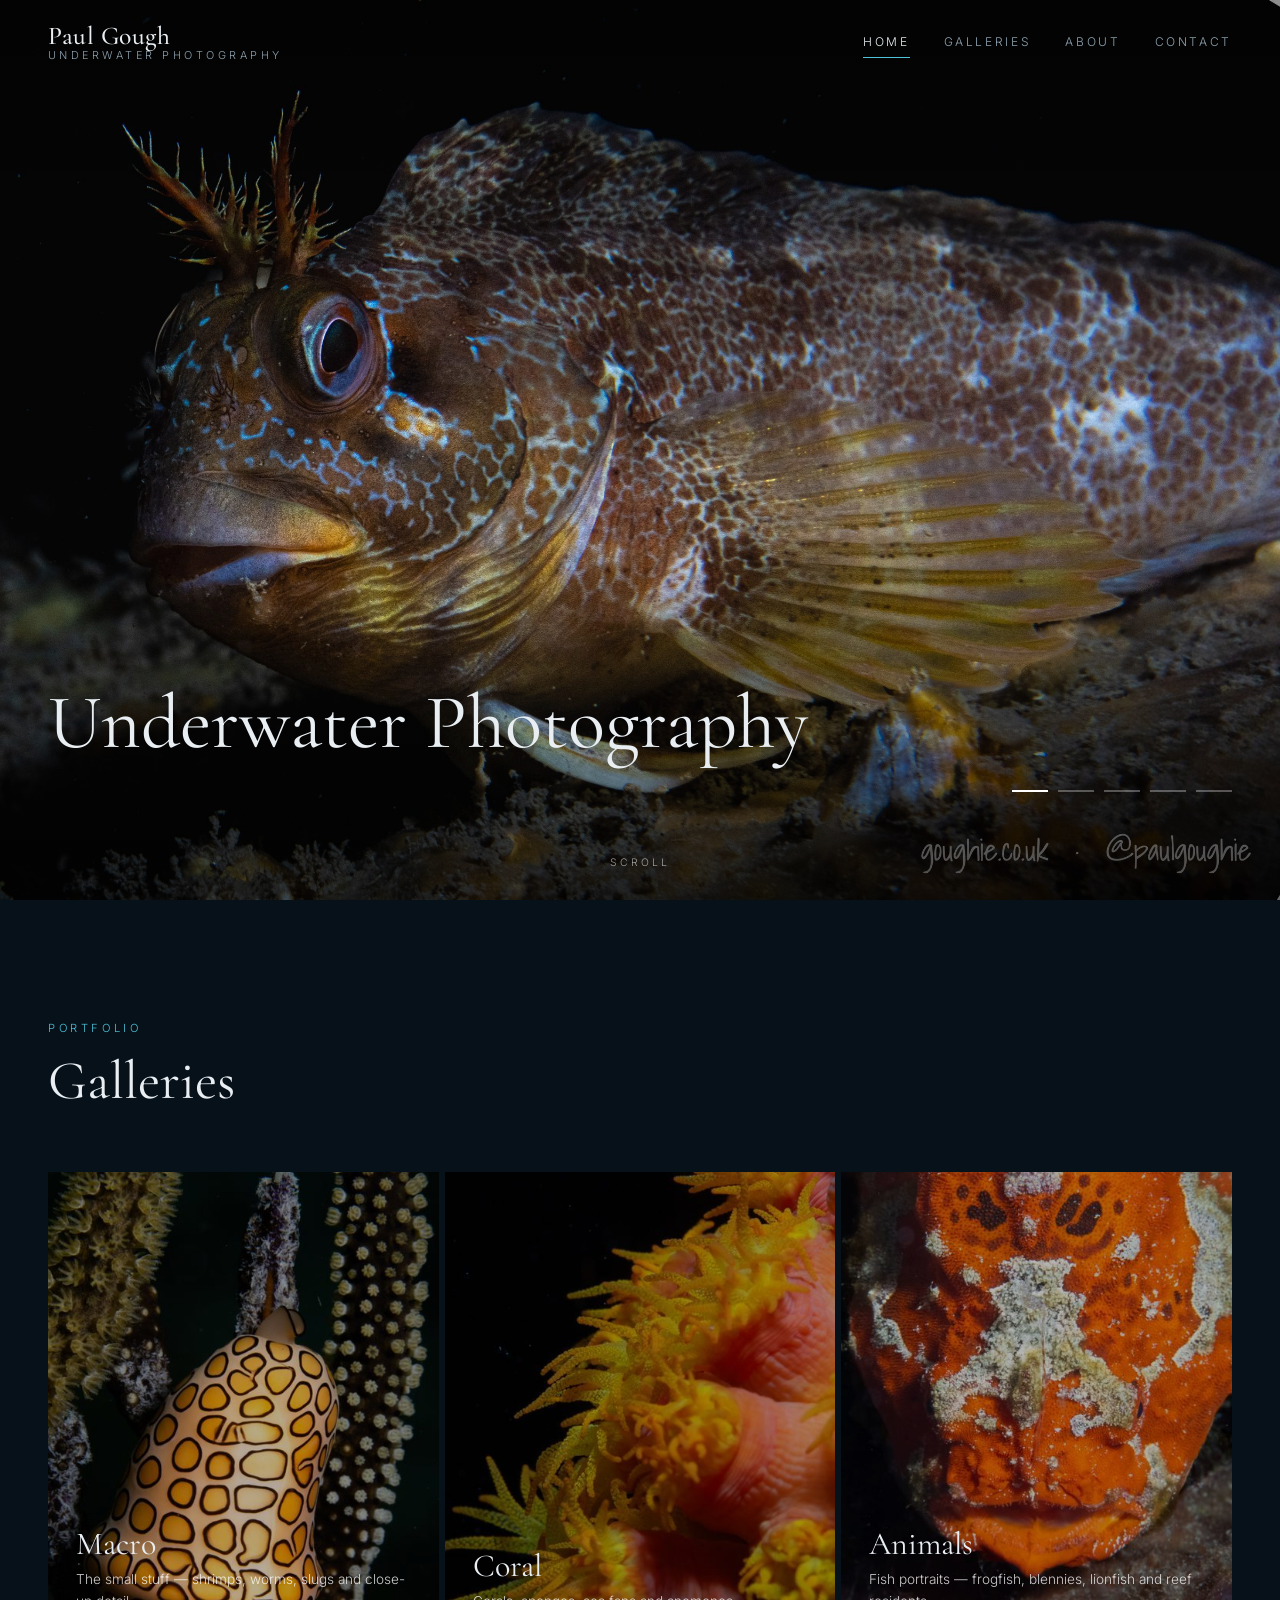
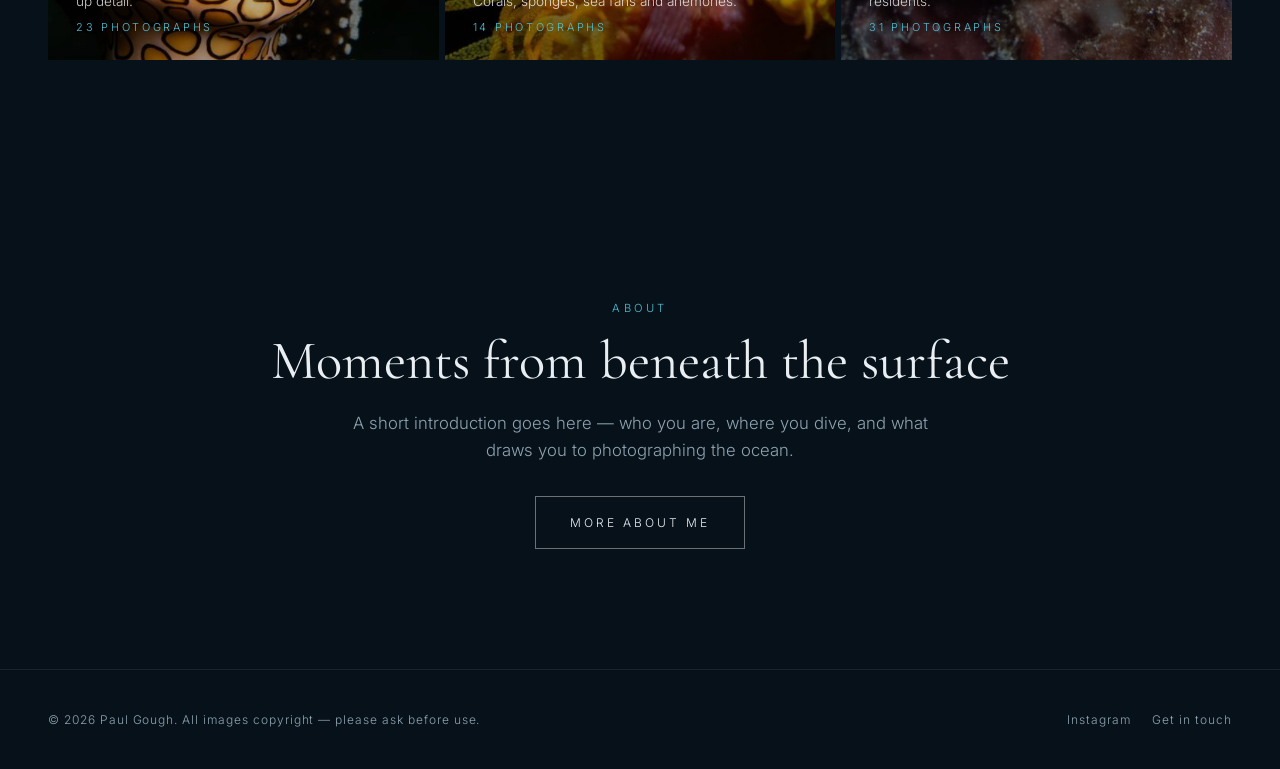
==== index.html @ 01584e86 "Add 11 new photos (seahorse to Macro, 10 to Animals) Co-Authored-By: Claude Opus 5.5 <noreply@anthro" ====
<!doctype html>
<html lang="en">
<head>
  <meta charset="utf-8">
  <meta name="viewport" content="width=device-width, initial-scale=1">
  <link rel="preconnect" href="https://fonts.googleapis.com">
  <link href="https://fonts.googleapis.com/css2?family=Cormorant+Garamond:wght@400;500&family=Inter:wght@300;400&display=swap" rel="stylesheet">
  <link rel="icon" href="favicon.ico?v=5" sizes="32x32">
  <link rel="icon" href="favicon.svg?v=5" type="image/svg+xml">
  <link rel="apple-touch-icon" href="apple-touch-icon.png?v=5">
  <link rel="stylesheet" href="css/style.css?v=7">
  <title>Underwater Photography</title>
  <meta name="description" content="Underwater photography portfolio — macro, coral and animals.">
  <script data-goatcounter="https://goughie.goatcounter.com/count" async src="https://gc.zgo.at/count.js"></script>
</head>
<body data-page="home">
  <section class="hero">
    <div class="hero-content">
      <div>
        <h1 class="hero-title"></h1>
        <p class="hero-caption"></p>
      </div>
      <div class="hero-dots"></div>
    </div>
    <a href="#work" class="scroll-cue">Scroll</a>
  </section>

  <section class="section" id="work">
    <div class="section-head reveal">
      <p class="eyebrow">Portfolio</p>
      <h2 class="section-title">Galleries</h2>
    </div>
    <div class="tiles" data-tiles></div>
  </section>

  <section class="section">
    <div class="intro reveal">
      <p class="eyebrow">About</p>
      <h2 class="section-title">Moments from beneath the surface</h2>
      <p class="lede">A short introduction goes here — who you are, where you dive, and what draws you to photographing the ocean.</p>
      <a href="about.html" class="btn btn-ghost">More about me</a>
    </div>
  </section>
  <script src="js/photos.js?v=8"></script>
  <script src="js/main.js?v=7"></script>
</body>
</html>
---- css/style.css ----
:root {
  --bg: #07111a;
  --bg-2: #0d1b27;
  --text: #e8eef2;
  --muted: #8ea3b0;
  --accent: #4fc3d9;
  --line: rgba(255, 255, 255, 0.08);
  --serif: "Cormorant Garamond", Georgia, serif;
  --sans: "Inter", system-ui, -apple-system, sans-serif;
  --pad: clamp(16px, 4vw, 48px);
}

* { box-sizing: border-box; margin: 0; padding: 0; }
html { scroll-behavior: smooth; }
body {
  background: var(--bg);
  color: var(--text);
  font-family: var(--sans);
  font-weight: 300;
  line-height: 1.6;
  -webkit-font-smoothing: antialiased;
}
img { display: block; max-width: 100%; }
a { color: inherit; text-decoration: none; }

/* ── Header ─────────────────────────────────────────── */
.site-header {
  position: fixed; inset: 0 0 auto 0; z-index: 50;
  display: flex; align-items: center; justify-content: space-between;
  padding: 22px var(--pad);
  transition: background .3s, padding .3s;
}
.site-header.solid, .site-header.scrolled {
  background: rgba(7, 17, 26, 0.92);
  backdrop-filter: blur(8px);
  padding-block: 14px;
  border-bottom: 1px solid var(--line);
}
.brand { line-height: 1.1; }
.brand-name { font-family: var(--serif); font-size: 1.6rem; font-weight: 500; letter-spacing: .02em; }
.brand-tag { display: block; font-size: .68rem; letter-spacing: .32em; text-transform: uppercase; color: var(--muted); }

.nav { display: flex; gap: 34px; }
.nav a {
  font-size: .75rem; letter-spacing: .22em; text-transform: uppercase;
  color: var(--muted); position: relative; padding: 4px 0; transition: color .2s;
}
.nav a:hover, .nav a.active { color: var(--text); }
.nav a.active::after {
  content: ""; position: absolute; left: 0; right: 0; bottom: -2px;
  height: 1px; background: var(--accent);
}
.menu-btn { display: none; background: none; border: 0; color: var(--text); cursor: pointer; padding: 6px; }
.menu-btn span { display: block; width: 24px; height: 1.5px; background: currentColor; margin: 6px 0; transition: .3s; }

@media (max-width: 760px) {
  .menu-btn { display: block; z-index: 2; }
  .nav {
    position: fixed; inset: 0; flex-direction: column; align-items: center; justify-content: center;
    gap: 28px; background: rgba(7, 17, 26, 0.98);
    opacity: 0; pointer-events: none; transition: opacity .3s;
  }
  .nav a { font-size: .95rem; }
  body.menu-open .nav { opacity: 1; pointer-events: auto; }
  body.menu-open .menu-btn span:nth-child(1) { transform: translateY(7.5px) rotate(45deg); }
  body.menu-open .menu-btn span:nth-child(2) { opacity: 0; }
  body.menu-open .menu-btn span:nth-child(3) { transform: translateY(-7.5px) rotate(-45deg); }
}

/* ── Hero slideshow ─────────────────────────────────── */
.hero { position: relative; height: 100vh; height: 100svh; overflow: hidden; background: #000; }
.hero-slide {
  position: absolute; inset: 0;
  background-size: cover; background-position: center;
  opacity: 0; transform: scale(1.08);
  transition: opacity 1.6s ease, transform 7s ease-out;
}
.hero-slide.active { opacity: 1; transform: scale(1); }
.hero::after {
  content: ""; position: absolute; inset: 0;
  background: linear-gradient(to bottom, rgba(0,0,0,.45) 0%, transparent 25%, transparent 60%, rgba(0,0,0,.6) 100%);
}
.hero-content {
  position: absolute; z-index: 2; left: var(--pad); right: var(--pad); bottom: 12vh;
  display: flex; align-items: flex-end; justify-content: space-between; gap: 24px; flex-wrap: wrap;
}
.hero-title { font-family: var(--serif); font-weight: 400; font-size: clamp(2.4rem, 6vw, 5rem); line-height: 1; }
.hero-caption { font-size: .8rem; letter-spacing: .12em; color: rgba(255,255,255,.75); margin-top: 14px; min-height: 1.3em; transition: opacity .6s; }
.hero-dots { display: flex; gap: 10px; }
.hero-dots button {
  width: 36px; height: 2px; border: 0; cursor: pointer;
  background: rgba(255,255,255,.3); transition: background .3s;
}
.hero-dots button.active { background: #fff; }
.scroll-cue {
  position: absolute; z-index: 2; left: 50%; bottom: 28px; transform: translateX(-50%);
  font-size: .65rem; letter-spacing: .3em; text-transform: uppercase; color: rgba(255,255,255,.6);
  animation: bob 2.4s ease-in-out infinite;
}
@keyframes bob { 50% { transform: translate(-50%, 6px); } }

/* ── Sections ───────────────────────────────────────── */
.section { padding: clamp(64px, 10vw, 120px) var(--pad); }
.page-top { padding-top: clamp(130px, 16vw, 180px); }
.eyebrow { font-size: .7rem; letter-spacing: .32em; text-transform: uppercase; color: var(--accent); margin-bottom: 14px; }
.section-title { font-family: var(--serif); font-weight: 400; font-size: clamp(2rem, 4.5vw, 3.4rem); line-height: 1.1; }
.lede { color: var(--muted); max-width: 620px; margin-top: 18px; font-size: 1.05rem; }
.section-head { margin-bottom: clamp(36px, 5vw, 60px); }

/* ── Gallery tiles ──────────────────────────────────── */
.tiles { display: grid; grid-template-columns: repeat(3, 1fr); gap: 6px; }
.tile { position: relative; aspect-ratio: 4 / 5; overflow: hidden; background: var(--bg-2); }
@media (max-width: 900px) {
  .tiles { grid-template-columns: 1fr; }
  .tile { aspect-ratio: 3 / 2; }
}
.tile img { width: 100%; height: 100%; object-fit: cover; transition: transform 1.2s ease, filter .6s; filter: brightness(.72); }
.tile:hover img { transform: scale(1.05); filter: brightness(.9); }
.tile-label { position: absolute; left: 28px; bottom: 24px; right: 28px; }
.tile-label h3 { font-family: var(--serif); font-weight: 400; font-size: 2rem; }
.tile-label p { font-size: .85rem; color: rgba(255,255,255,.8); }
.tile-label .count { font-size: .68rem; letter-spacing: .25em; text-transform: uppercase; color: var(--accent); margin-top: 6px; }

/* ── Masonry photo grid ─────────────────────────────── */
.masonry { columns: 3 340px; column-gap: 6px; }
.masonry figure { break-inside: avoid; margin-bottom: 6px; position: relative; overflow: hidden; cursor: zoom-in; background: var(--bg-2); }
.masonry img { width: 100%; height: auto; transition: transform .9s ease, opacity .6s; opacity: 0; }
.masonry img.loaded { opacity: 1; }
.masonry figure:hover img { transform: scale(1.03); }
.masonry figcaption {
  position: absolute; inset: auto 0 0 0; padding: 40px 16px 14px;
  font-size: .8rem; letter-spacing: .04em;
  background: linear-gradient(transparent, rgba(0,0,0,.7));
  opacity: 0; transition: opacity .4s;
}
.masonry figure:hover figcaption { opacity: 1; }

.gallery-nav { display: flex; justify-content: space-between; gap: 16px; margin-top: 56px; padding-top: 28px; border-top: 1px solid var(--line); }
.gallery-nav a { font-size: .75rem; letter-spacing: .2em; text-transform: uppercase; color: var(--muted); }
.gallery-nav a:hover { color: var(--accent); }

/* ── Lightbox ───────────────────────────────────────── */
.lightbox {
  position: fixed; inset: 0; z-index: 100; background: rgba(3, 8, 12, .97);
  display: flex; flex-direction: column; align-items: center; justify-content: center;
  opacity: 0; pointer-events: none; transition: opacity .3s;
}
.lightbox.open { opacity: 1; pointer-events: auto; }
.lightbox img { max-width: 92vw; max-height: 82vh; object-fit: contain; box-shadow: 0 20px 60px rgba(0,0,0,.6); }
.lb-caption { margin-top: 18px; font-size: .85rem; color: var(--muted); letter-spacing: .05em; text-align: center; padding: 0 16px; }
.lb-btn {
  position: absolute; background: none; border: 0; color: rgba(255,255,255,.7);
  font-size: 2.2rem; cursor: pointer; padding: 16px; line-height: 1; transition: color .2s;
}
.lb-btn:hover { color: #fff; }
.lb-close { top: 10px; right: 14px; font-size: 1.8rem; }
.lb-prev { left: 6px; top: 50%; transform: translateY(-50%); }
.lb-next { right: 6px; top: 50%; transform: translateY(-50%); }
.lb-count { position: absolute; top: 24px; left: 24px; font-size: .7rem; letter-spacing: .25em; color: var(--muted); }

/* ── About ──────────────────────────────────────────── */
.about { display: grid; grid-template-columns: 1fr 1fr; gap: clamp(32px, 6vw, 90px); align-items: center; }
.about { max-width: 1100px; margin-inline: auto; }
.about-img { aspect-ratio: 2 / 3; object-fit: cover; object-position: 50% 50%; width: 100%; }
.about .section-title { font-size: clamp(2.4rem, 5vw, 4rem); }
.about .facts { margin-top: 44px; padding-top: 32px; }
.about .facts b { font-size: clamp(2.2rem, 4vw, 3rem); line-height: 1.1; }
.about p { color: var(--muted); margin-top: 18px; }
.about p strong { color: var(--text); font-weight: 400; }
.facts { display: grid; grid-template-columns: repeat(3, 1fr); gap: 20px; margin-top: 36px; padding-top: 28px; border-top: 1px solid var(--line); }
.facts b { display: block; font-family: var(--serif); font-size: 2.2rem; font-weight: 400; color: var(--text); }
.facts span { font-size: .7rem; letter-spacing: .2em; text-transform: uppercase; color: var(--muted); }
@media (max-width: 860px) { .about { grid-template-columns: 1fr; } }

/* ── Contact ────────────────────────────────────────── */
.contact { display: grid; grid-template-columns: 1fr 1.2fr; gap: clamp(32px, 6vw, 90px); }
.contact-details p { color: var(--muted); margin-top: 18px; }
.contact-details a { color: var(--accent); }
.form { display: grid; gap: 18px; }
.form label { font-size: .7rem; letter-spacing: .22em; text-transform: uppercase; color: var(--muted); display: grid; gap: 8px; }
.form input, .form textarea, .form select {
  font: inherit; color: var(--text); background: transparent;
  border: 0; border-bottom: 1px solid rgba(255,255,255,.2);
  padding: 10px 0; outline: none; transition: border-color .2s;
  text-transform: none; letter-spacing: normal; font-size: 1rem;
}
.form select option { background: var(--bg); }
.form input:focus, .form textarea:focus, .form select:focus { border-color: var(--accent); }
.form textarea { min-height: 130px; resize: vertical; }
.btn {
  justify-self: start; margin-top: 10px;
  font: inherit; font-size: .75rem; letter-spacing: .25em; text-transform: uppercase;
  color: var(--bg); background: var(--text); border: 0; padding: 16px 34px; cursor: pointer;
  transition: background .2s;
}
.btn:hover { background: var(--accent); }
.btn-ghost { display: inline-block; color: var(--text); background: transparent; border: 1px solid rgba(255,255,255,.4); }
.btn-ghost:hover { background: var(--text); color: var(--bg); }
.btn:disabled { opacity: .5; cursor: default; }
.btn:disabled:hover { background: var(--text); }
.hp { position: absolute; left: -9999px; }
.form-status { font-size: .9rem; color: var(--muted); min-height: 1.4em; }
.form-status.ok { color: var(--accent); }
.form-status.error { color: #f0a08c; }
@media (max-width: 860px) { .contact { grid-template-columns: 1fr; } }

/* ── Intro band (home) ──────────────────────────────── */
.intro { text-align: center; max-width: 760px; margin: 0 auto; }
.intro .lede { margin-inline: auto; }
.intro .btn { margin-top: 32px; }

/* ── Footer ─────────────────────────────────────────── */
.site-footer {
  padding: 40px var(--pad); border-top: 1px solid var(--line);
  display: flex; justify-content: space-between; flex-wrap: wrap; gap: 16px;
  font-size: .75rem; color: var(--muted); letter-spacing: .08em;
}
.site-footer a:hover { color: var(--accent); }
.footer-links { display: flex; gap: 22px; }

/* Fade-in on scroll */
.reveal { opacity: 0; transform: translateY(24px); transition: opacity .9s ease, transform .9s ease; }
.reveal.in { opacity: 1; transform: none; }
@media (prefers-reduced-motion: reduce) {
  .reveal, .hero-slide { transition: none; transform: none; }
  .scroll-cue { animation: none; }
}
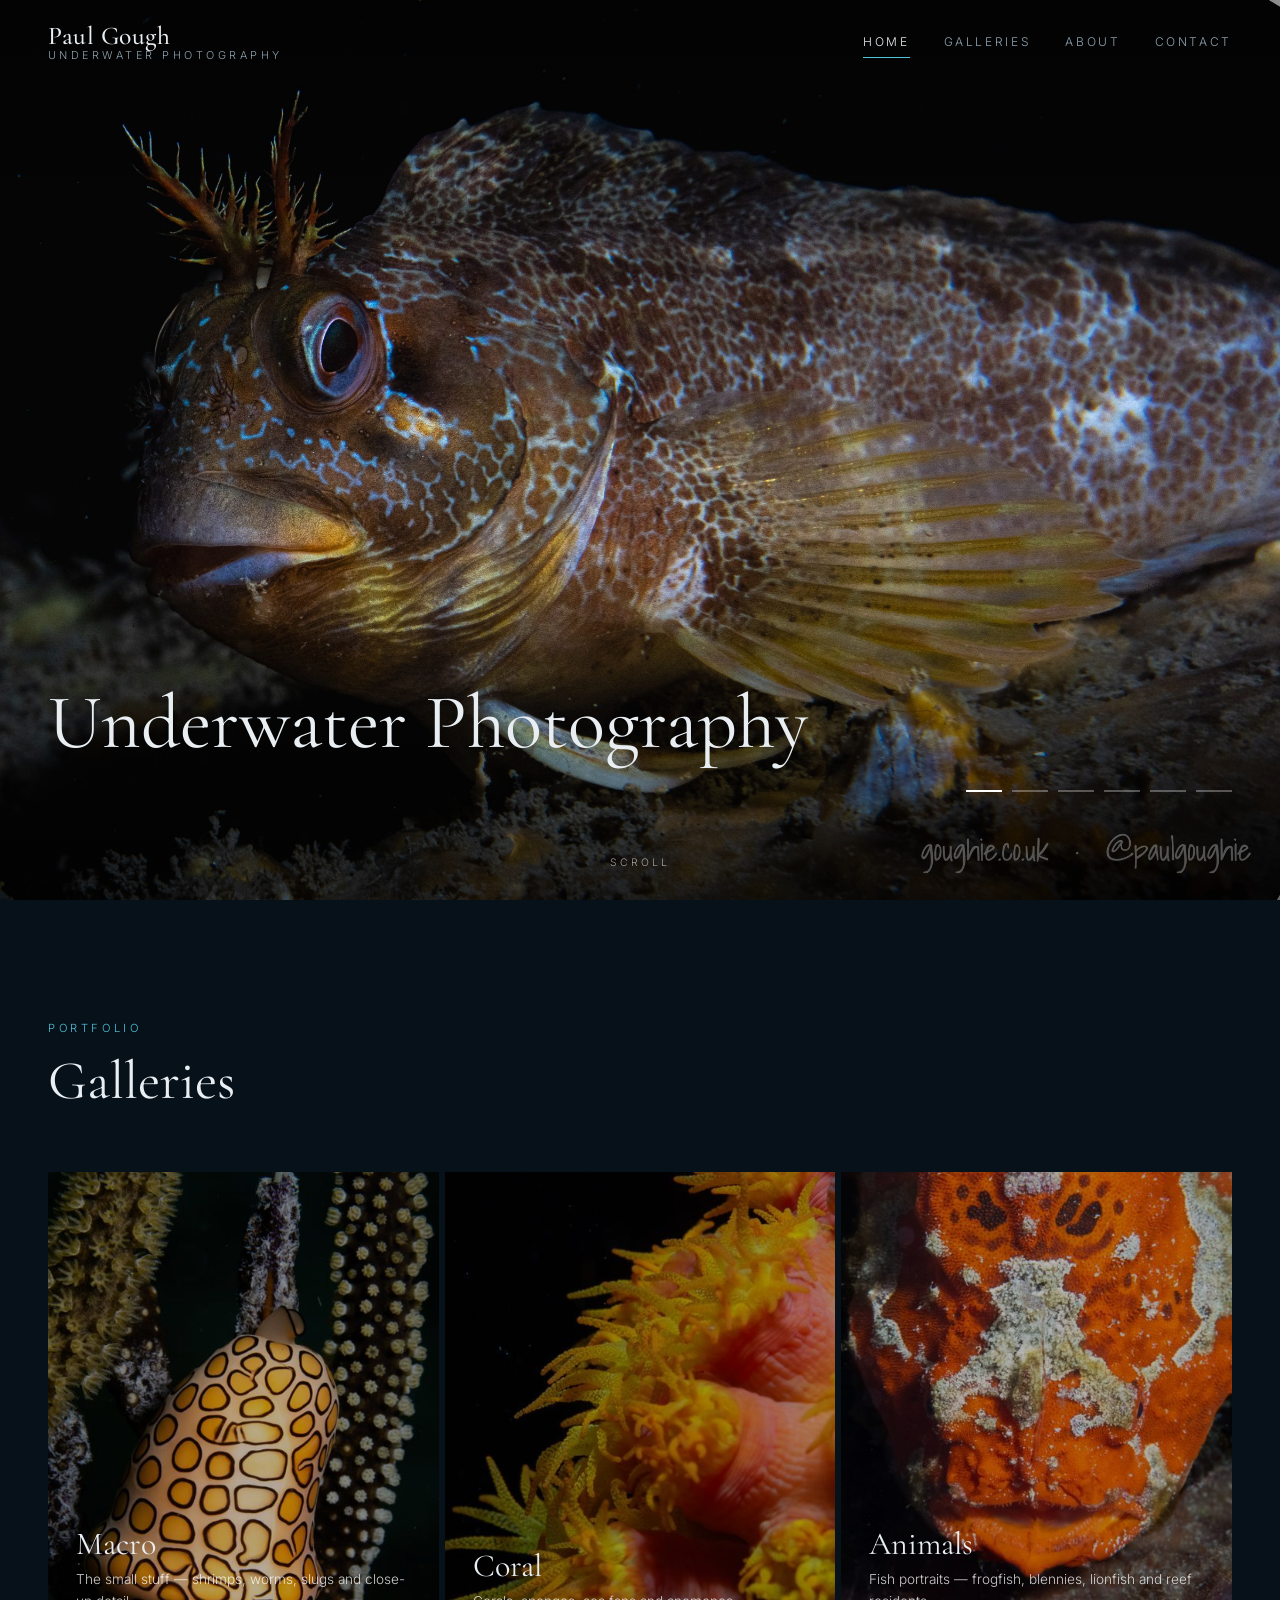
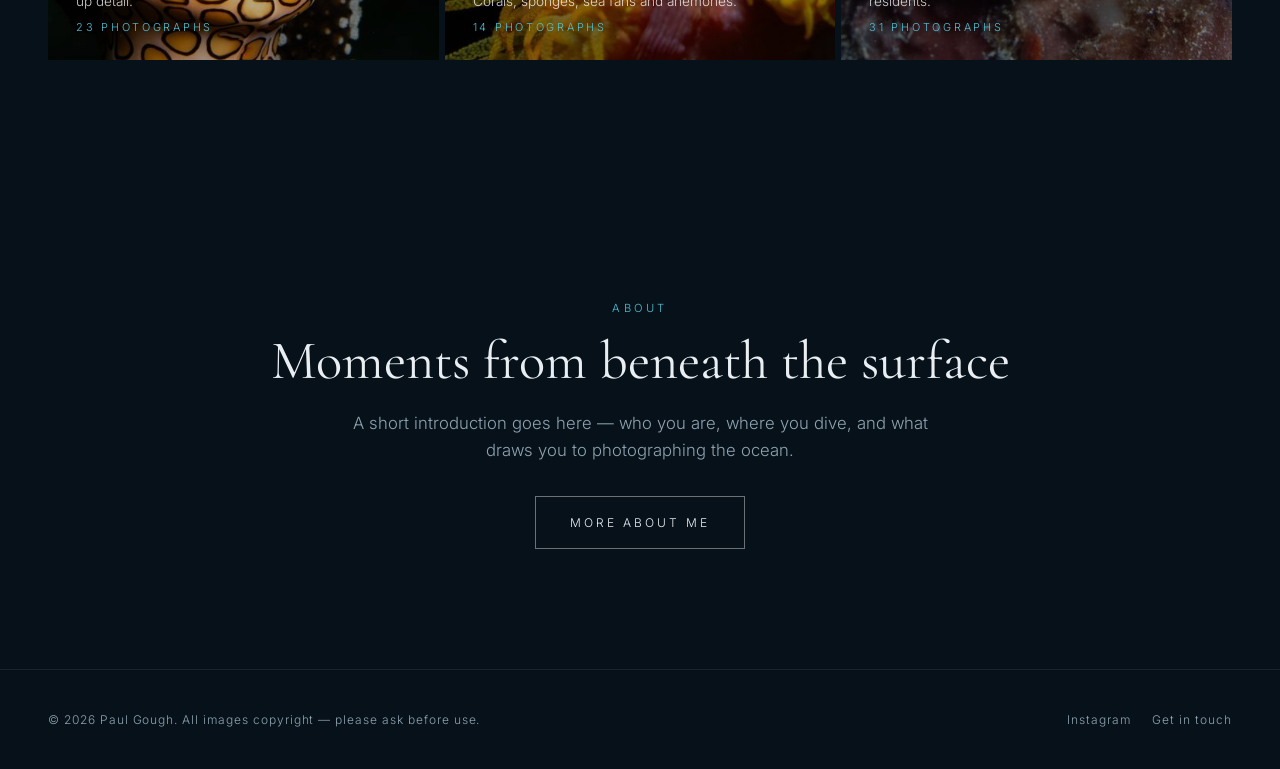
==== commit 481404eb: "Add jellyfish to the home page slideshow Co-Authored-By: Claude Opus 5.5 <noreply@anthropic.com>" ====
--- a/index.html
+++ b/index.html
@@ -41,7 +41,7 @@
       <a href="about.html" class="btn btn-ghost">More about me</a>
     </div>
   </section>
-  <script src="js/photos.js?v=8"></script>
+  <script src="js/photos.js?v=10"></script>
   <script src="js/main.js?v=7"></script>
 </body>
 </html>
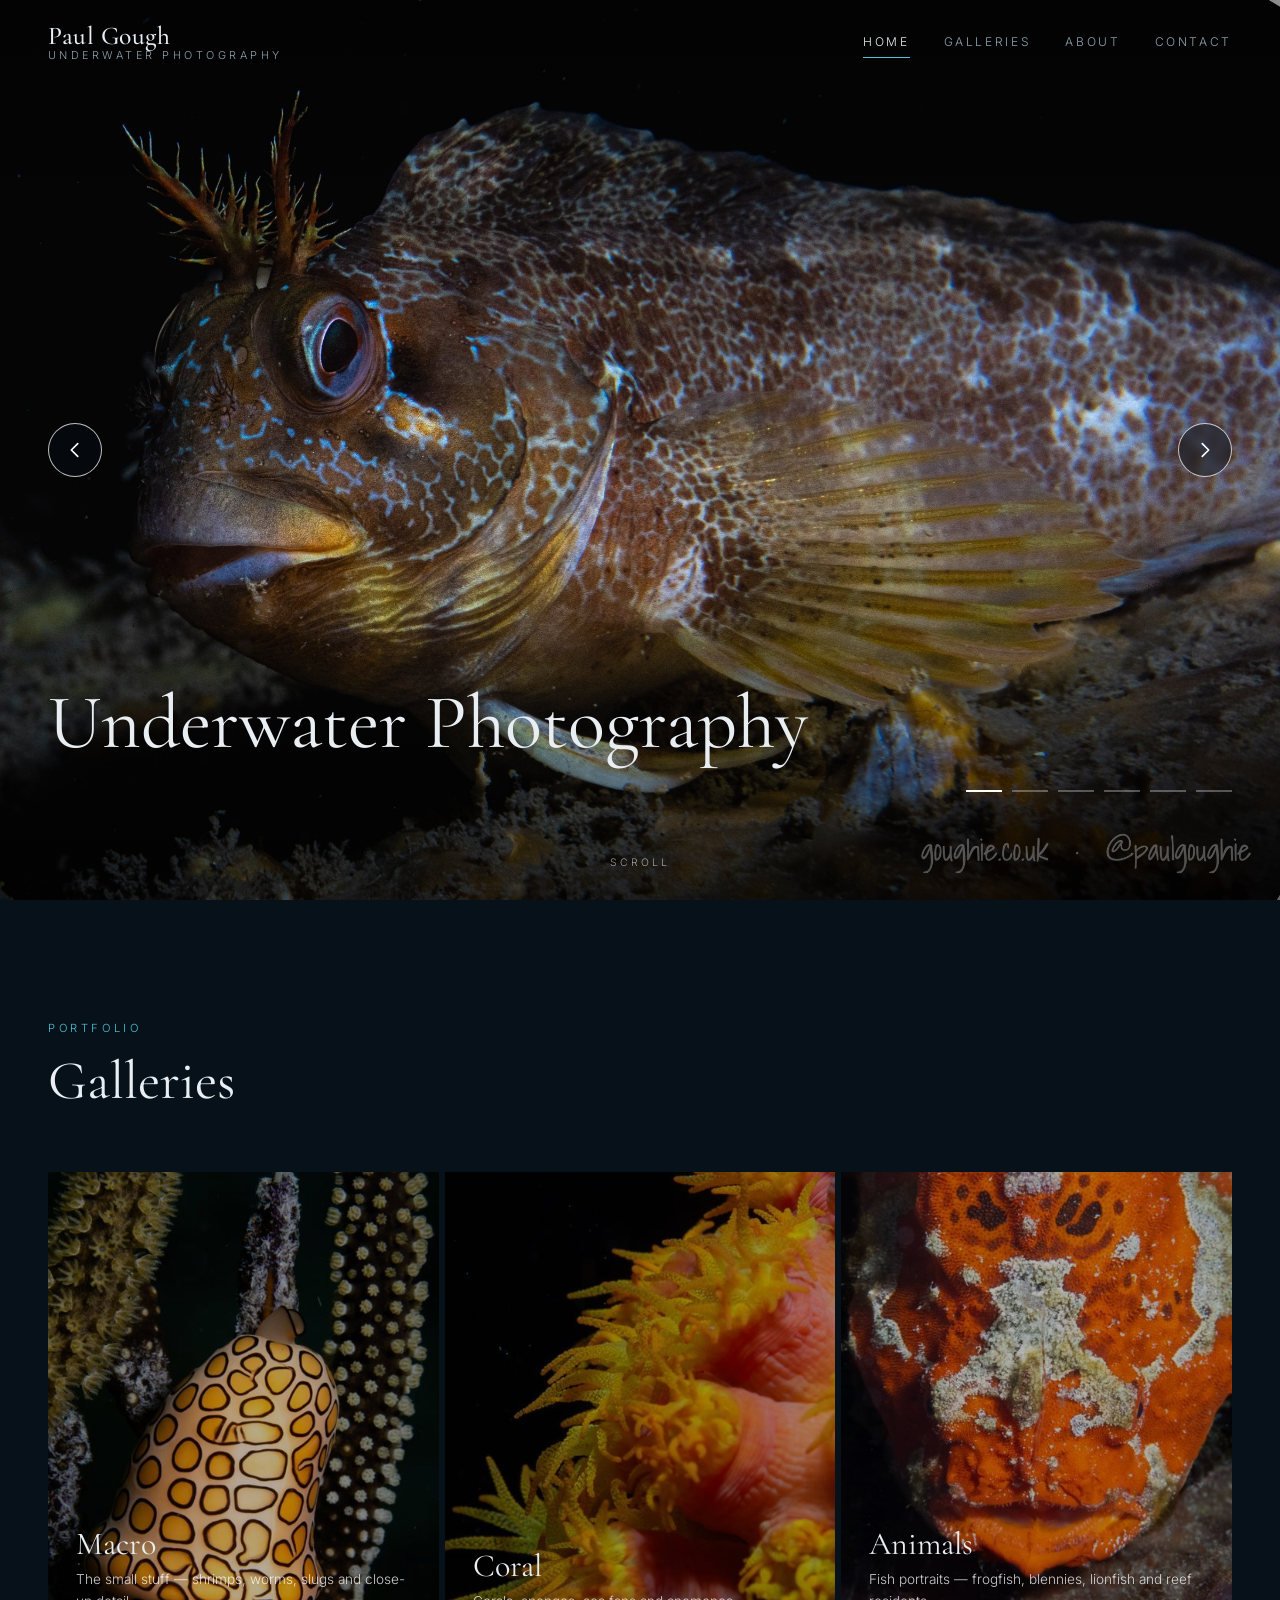
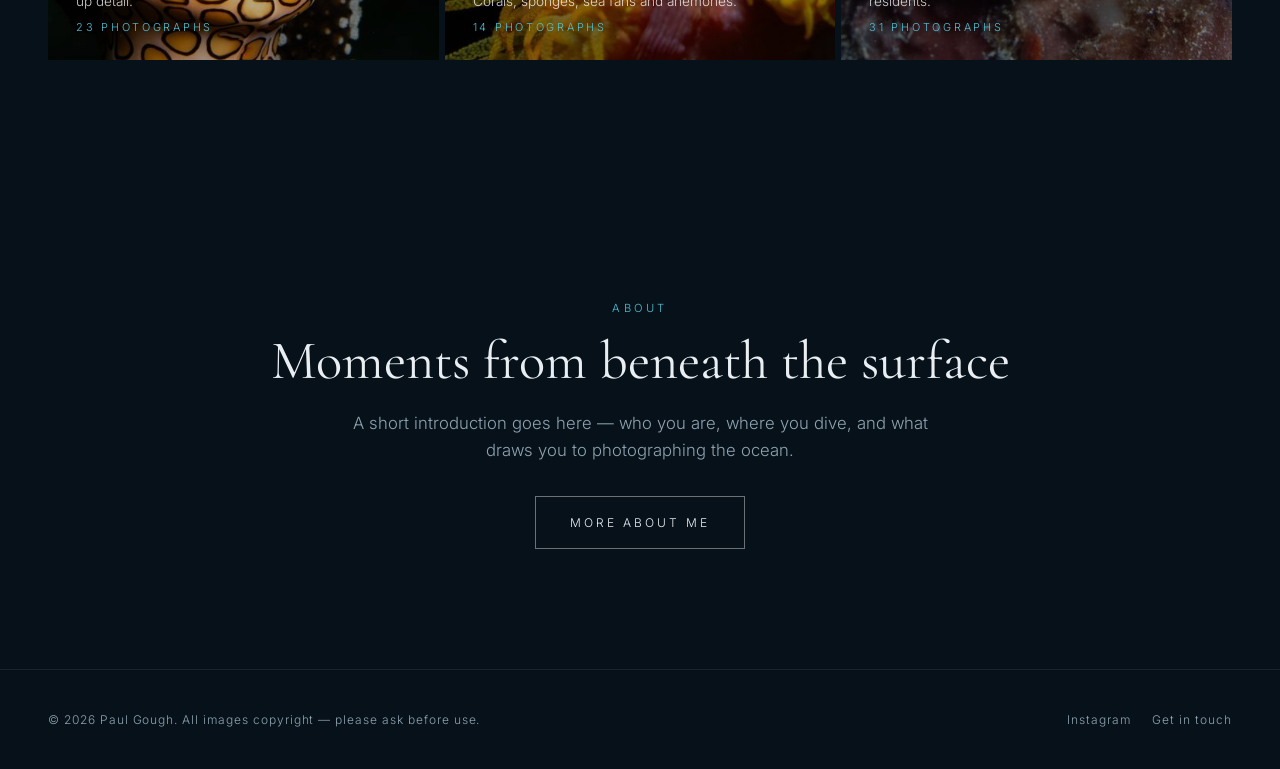
==== commit d5ab163e: "Slideshow prev/next arrows, swipe and arrow keys; smaller gallery thumbnails Co-Authored-By: Claude " ====
--- a/index.html
+++ b/index.html
@@ -8,7 +8,7 @@
   <link rel="icon" href="favicon.ico?v=5" sizes="32x32">
   <link rel="icon" href="favicon.svg?v=5" type="image/svg+xml">
   <link rel="apple-touch-icon" href="apple-touch-icon.png?v=5">
-  <link rel="stylesheet" href="css/style.css?v=7">
+  <link rel="stylesheet" href="css/style.css?v=13">
   <title>Underwater Photography</title>
   <meta name="description" content="Underwater photography portfolio — macro, coral and animals.">
   <script data-goatcounter="https://goughie.goatcounter.com/count" async src="https://gc.zgo.at/count.js"></script>
@@ -42,6 +42,6 @@
     </div>
   </section>
   <script src="js/photos.js?v=10"></script>
-  <script src="js/main.js?v=7"></script>
+  <script src="js/main.js?v=11"></script>
 </body>
 </html>
--- a/css/style.css
+++ b/css/style.css
@@ -92,6 +92,28 @@
   background: rgba(255,255,255,.3); transition: background .3s;
 }
 .hero-dots button.active { background: #fff; }
+.hero-arrow {
+  position: absolute; z-index: 3; top: 50%; transform: translateY(-50%);
+  width: 54px; height: 54px; border-radius: 50%;
+  display: grid; place-items: center; cursor: pointer;
+  color: #fff; background: rgba(7, 17, 26, 0.45);
+  border: 1px solid rgba(255, 255, 255, 0.75);
+  backdrop-filter: blur(4px);
+  transition: background .25s, border-color .25s, transform .25s;
+}
+.hero-arrow svg { width: 22px; height: 22px; fill: none; stroke: currentColor; stroke-width: 1.8; stroke-linecap: round; stroke-linejoin: round; }
+.hero-arrow:hover { background: rgba(7, 17, 26, 0.7); border-color: #fff; }
+.hero-prev { left: var(--pad); }
+.hero-next { right: var(--pad); }
+.hero-prev:hover { transform: translateY(-50%) translateX(-3px); }
+.hero-next:hover { transform: translateY(-50%) translateX(3px); }
+.hero-arrow:focus-visible { outline: 2px solid var(--accent); outline-offset: 3px; }
+@media (max-width: 760px) {
+  .hero-arrow { width: 42px; height: 42px; }
+  .hero-arrow svg { width: 18px; height: 18px; }
+  .hero-prev { left: 12px; }
+  .hero-next { right: 12px; }
+}
 .scroll-cue {
   position: absolute; z-index: 2; left: 50%; bottom: 28px; transform: translateX(-50%);
   font-size: .65rem; letter-spacing: .3em; text-transform: uppercase; color: rgba(255,255,255,.6);
@@ -122,7 +144,8 @@
 .tile-label .count { font-size: .68rem; letter-spacing: .25em; text-transform: uppercase; color: var(--accent); margin-top: 6px; }
 
 /* ── Masonry photo grid ─────────────────────────────── */
-.masonry { columns: 3 340px; column-gap: 6px; }
+.masonry { columns: 5 240px; column-gap: 6px; }
+@media (max-width: 600px) { .masonry { columns: 2; column-gap: 4px; } .masonry figure { margin-bottom: 4px; } }
 .masonry figure { break-inside: avoid; margin-bottom: 6px; position: relative; overflow: hidden; cursor: zoom-in; background: var(--bg-2); }
 .masonry img { width: 100%; height: auto; transition: transform .9s ease, opacity .6s; opacity: 0; }
 .masonry img.loaded { opacity: 1; }
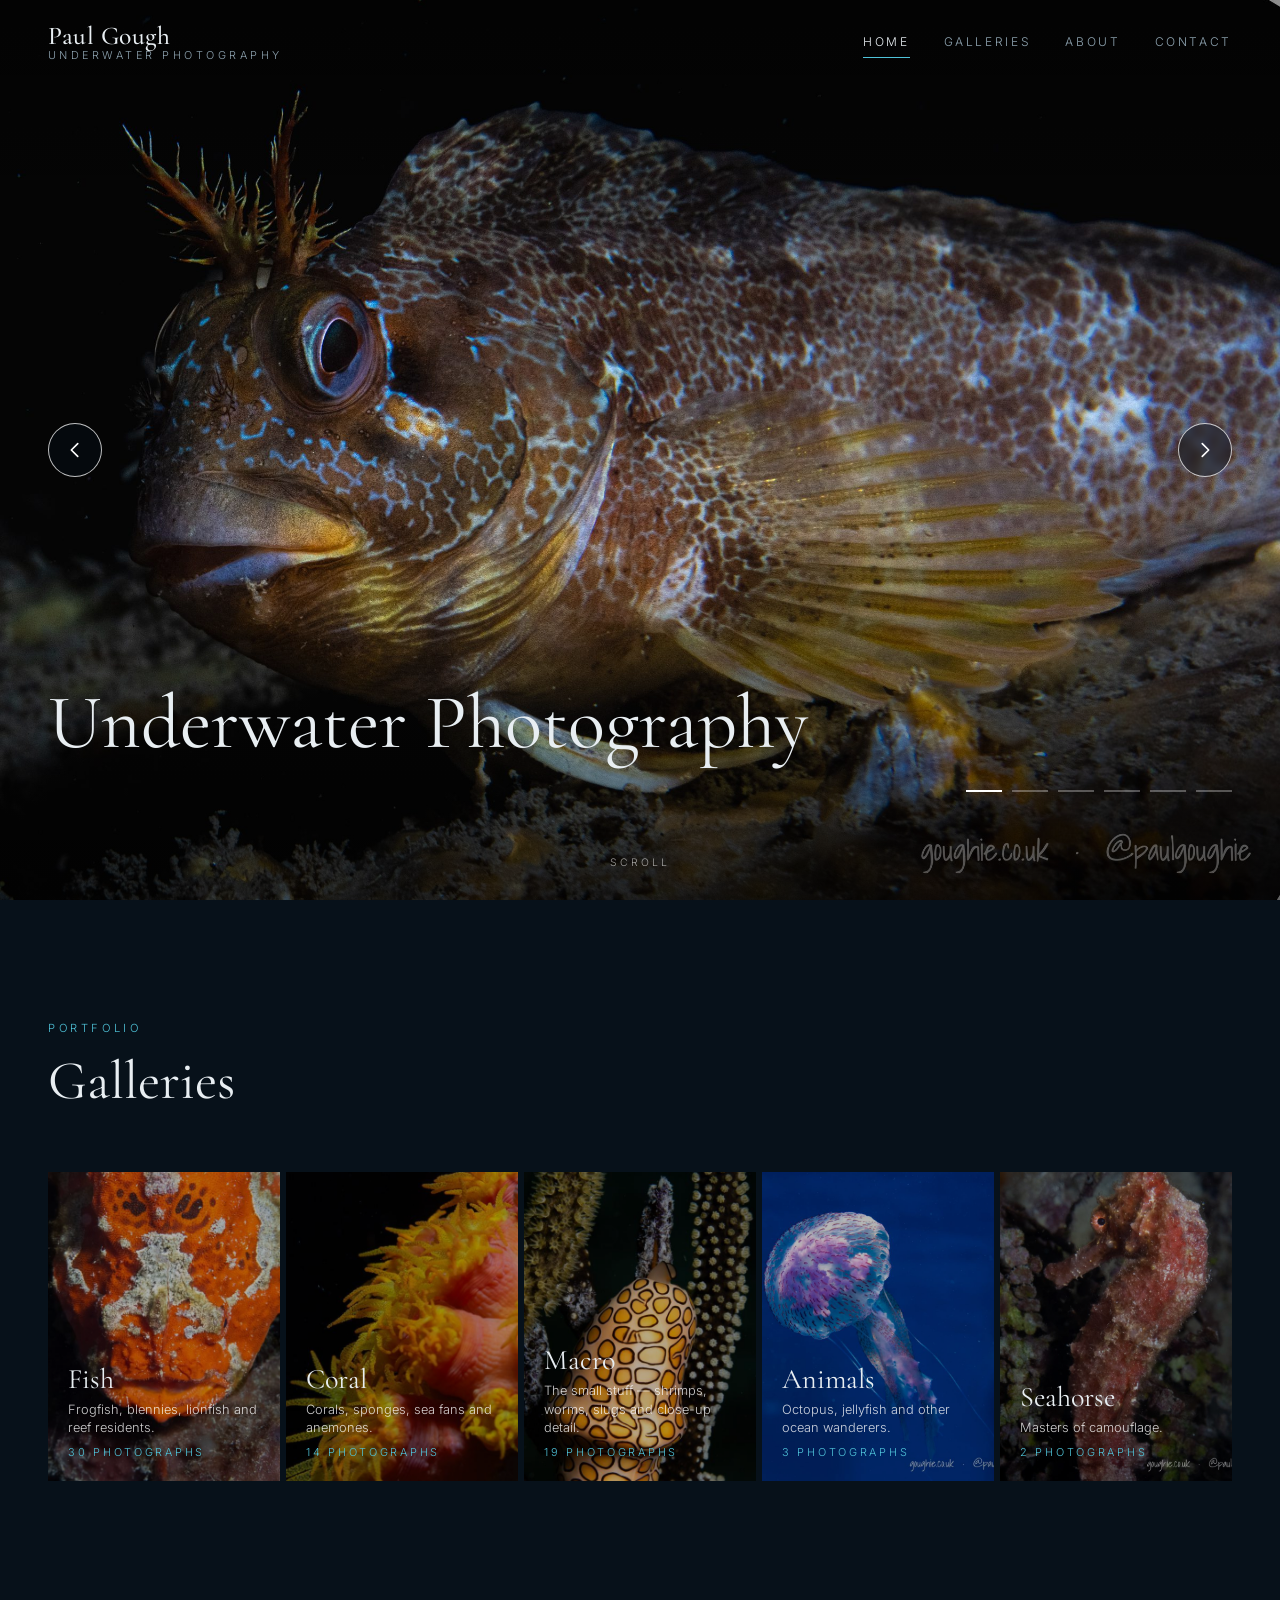
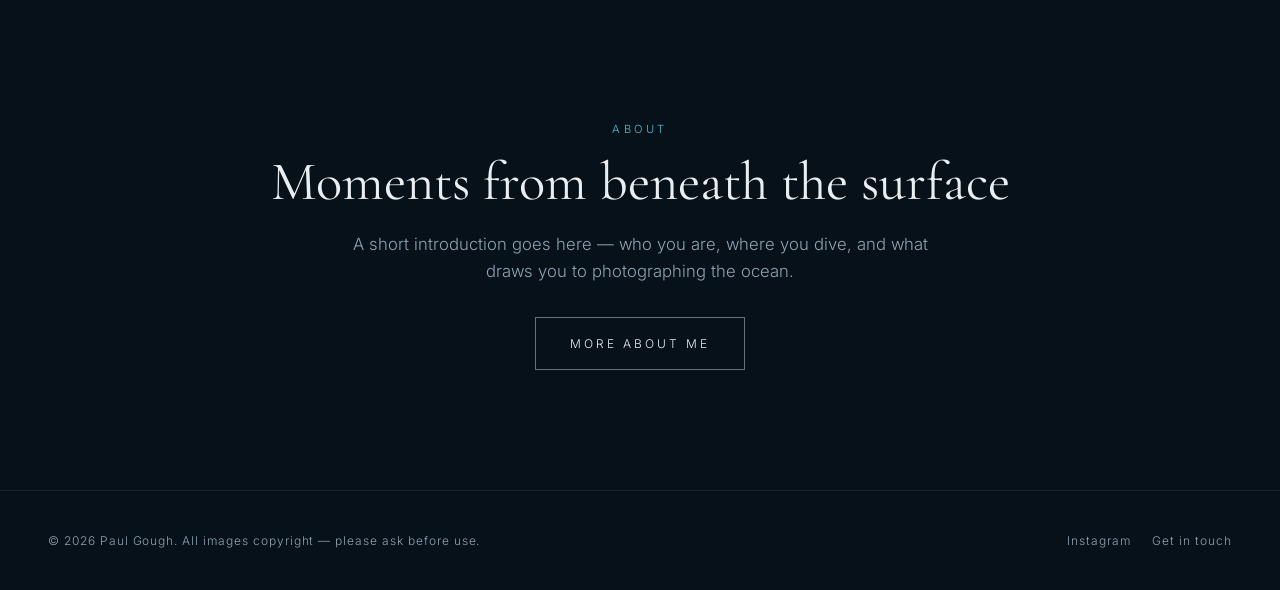
==== commit 92d11d83: "Five galleries (Fish, Coral, Macro, Animals, Seahorse), location filter, photo details Each photo's " ====
--- a/index.html
+++ b/index.html
@@ -8,7 +8,7 @@
   <link rel="icon" href="favicon.ico?v=5" sizes="32x32">
   <link rel="icon" href="favicon.svg?v=5" type="image/svg+xml">
   <link rel="apple-touch-icon" href="apple-touch-icon.png?v=5">
-  <link rel="stylesheet" href="css/style.css?v=13">
+  <link rel="stylesheet" href="css/style.css?v=15">
   <title>Underwater Photography</title>
   <meta name="description" content="Underwater photography portfolio — macro, coral and animals.">
   <script data-goatcounter="https://goughie.goatcounter.com/count" async src="https://gc.zgo.at/count.js"></script>
@@ -41,7 +41,8 @@
       <a href="about.html" class="btn btn-ghost">More about me</a>
     </div>
   </section>
-  <script src="js/photos.js?v=10"></script>
-  <script src="js/main.js?v=11"></script>
+  <script src="js/meta.js?v=1"></script>
+  <script src="js/photos.js?v=14"></script>
+  <script src="js/main.js?v=14"></script>
 </body>
 </html>
--- a/css/style.css
+++ b/css/style.css
@@ -130,18 +130,32 @@
 .section-head { margin-bottom: clamp(36px, 5vw, 60px); }
 
 /* ── Gallery tiles ──────────────────────────────────── */
-.tiles { display: grid; grid-template-columns: repeat(3, 1fr); gap: 6px; }
-.tile { position: relative; aspect-ratio: 4 / 5; overflow: hidden; background: var(--bg-2); }
-@media (max-width: 900px) {
+.tiles { display: grid; grid-template-columns: repeat(5, 1fr); gap: 6px; }
+.tile { position: relative; aspect-ratio: 3 / 4; overflow: hidden; background: var(--bg-2); }
+@media (max-width: 1100px) { .tiles { grid-template-columns: repeat(3, 1fr); } }
+@media (max-width: 700px) {
   .tiles { grid-template-columns: 1fr; }
   .tile { aspect-ratio: 3 / 2; }
 }
 .tile img { width: 100%; height: 100%; object-fit: cover; transition: transform 1.2s ease, filter .6s; filter: brightness(.72); }
 .tile:hover img { transform: scale(1.05); filter: brightness(.9); }
-.tile-label { position: absolute; left: 28px; bottom: 24px; right: 28px; }
-.tile-label h3 { font-family: var(--serif); font-weight: 400; font-size: 2rem; }
-.tile-label p { font-size: .85rem; color: rgba(255,255,255,.8); }
+.tile-label { position: absolute; left: 20px; bottom: 20px; right: 20px; }
+.tile-label h3 { font-family: var(--serif); font-weight: 400; font-size: clamp(1.6rem, 2.2vw, 2rem); line-height: 1.1; margin-bottom: 6px; }
+.tile-label p { font-size: .8rem; line-height: 1.45; color: rgba(255,255,255,.8); }
 .tile-label .count { font-size: .68rem; letter-spacing: .25em; text-transform: uppercase; color: var(--accent); margin-top: 6px; }
+
+/* ── Location filter ───────────────────────────────── */
+.filters { display: flex; flex-wrap: wrap; gap: 8px; margin: -18px 0 28px; }
+.filters button {
+  font: inherit; font-size: .7rem; letter-spacing: .18em; text-transform: uppercase;
+  color: var(--muted); background: transparent; cursor: pointer;
+  border: 1px solid var(--line); border-radius: 999px; padding: 9px 16px;
+  transition: color .2s, border-color .2s, background .2s;
+}
+.filters button span { color: var(--accent); margin-left: 4px; letter-spacing: normal; }
+.filters button:hover { color: var(--text); border-color: rgba(255,255,255,.3); }
+.filters button.active { color: var(--bg); background: var(--text); border-color: var(--text); }
+.filters button.active span { color: var(--bg); opacity: .6; }
 
 /* ── Masonry photo grid ─────────────────────────────── */
 .masonry { columns: 5 240px; column-gap: 6px; }
@@ -171,6 +185,8 @@
 .lightbox.open { opacity: 1; pointer-events: auto; }
 .lightbox img { max-width: 92vw; max-height: 82vh; object-fit: contain; box-shadow: 0 20px 60px rgba(0,0,0,.6); }
 .lb-caption { margin-top: 18px; font-size: .85rem; color: var(--muted); letter-spacing: .05em; text-align: center; padding: 0 16px; }
+.lb-caption:empty { display: none; }
+.lb-meta { margin-top: 12px; font-size: .72rem; letter-spacing: .14em; text-transform: uppercase; color: var(--muted); text-align: center; padding: 0 16px; }
 .lb-btn {
   position: absolute; background: none; border: 0; color: rgba(255,255,255,.7);
   font-size: 2.2rem; cursor: pointer; padding: 16px; line-height: 1; transition: color .2s;
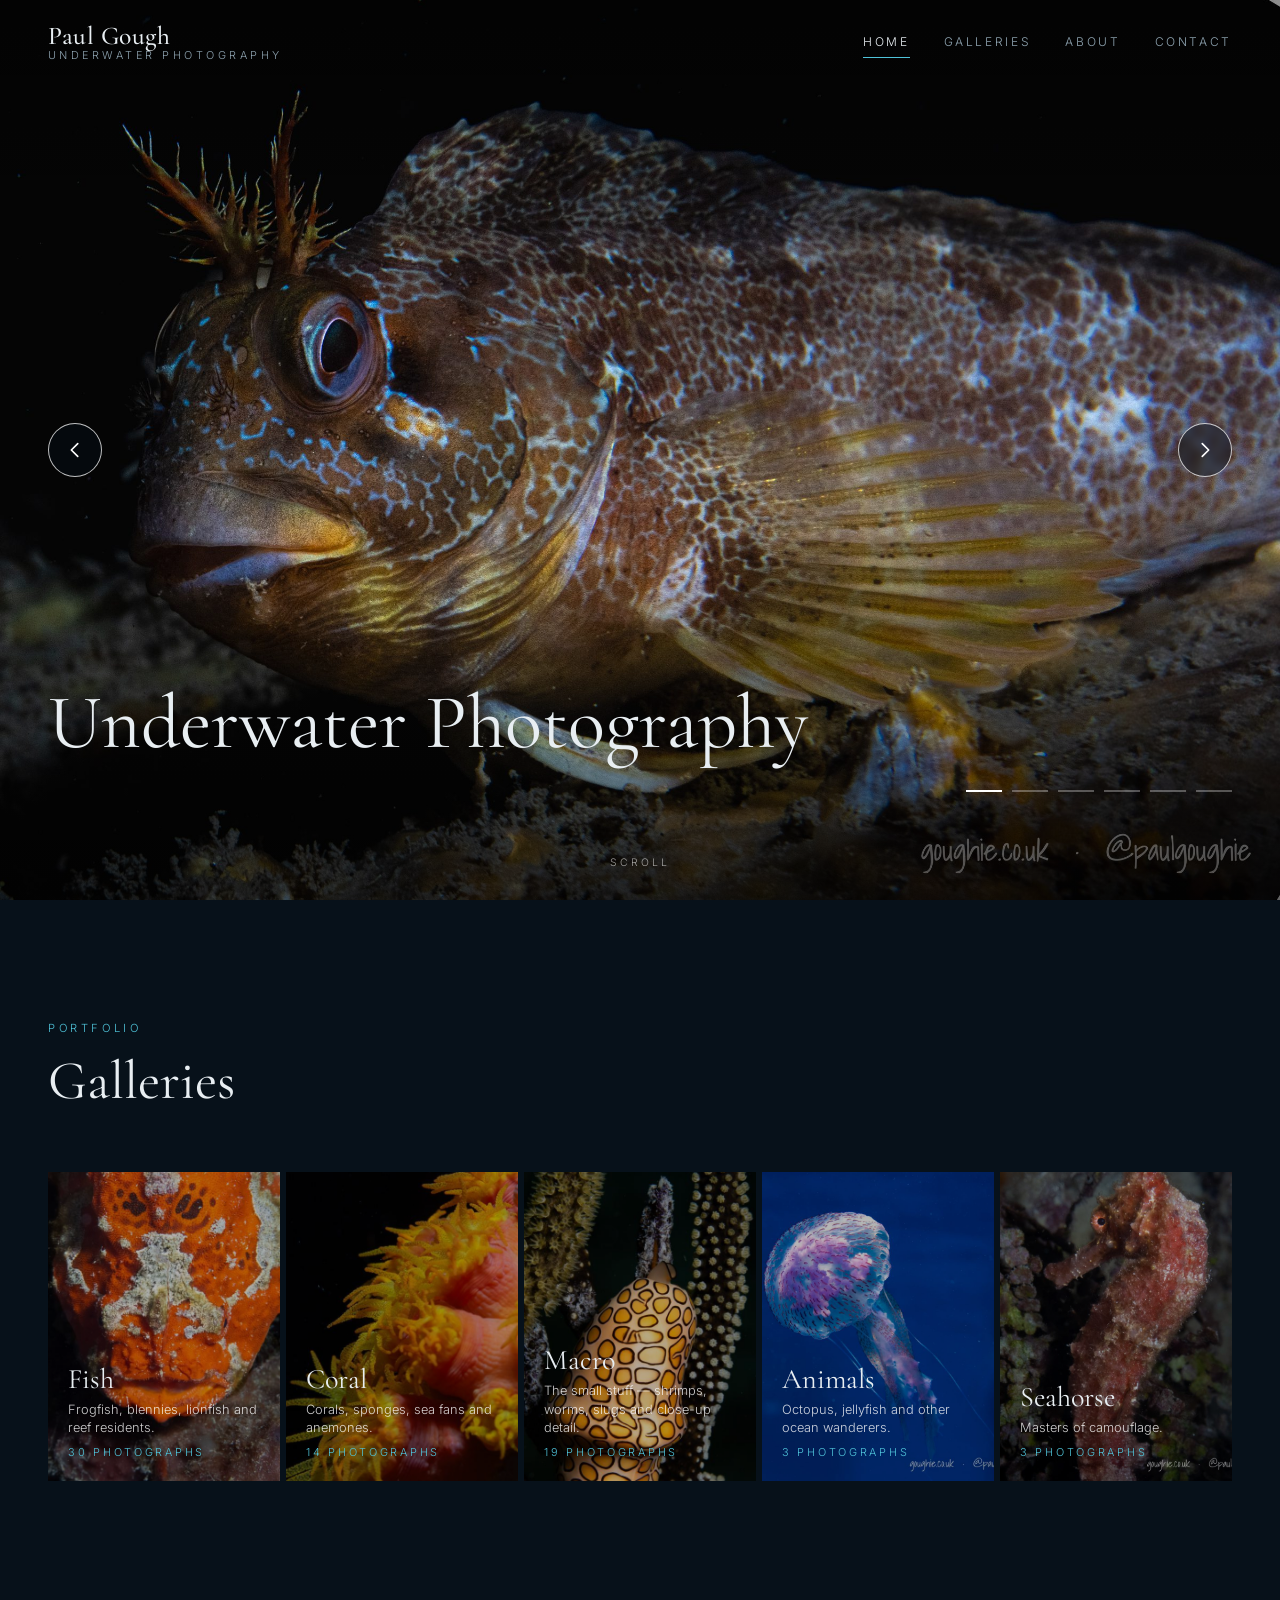
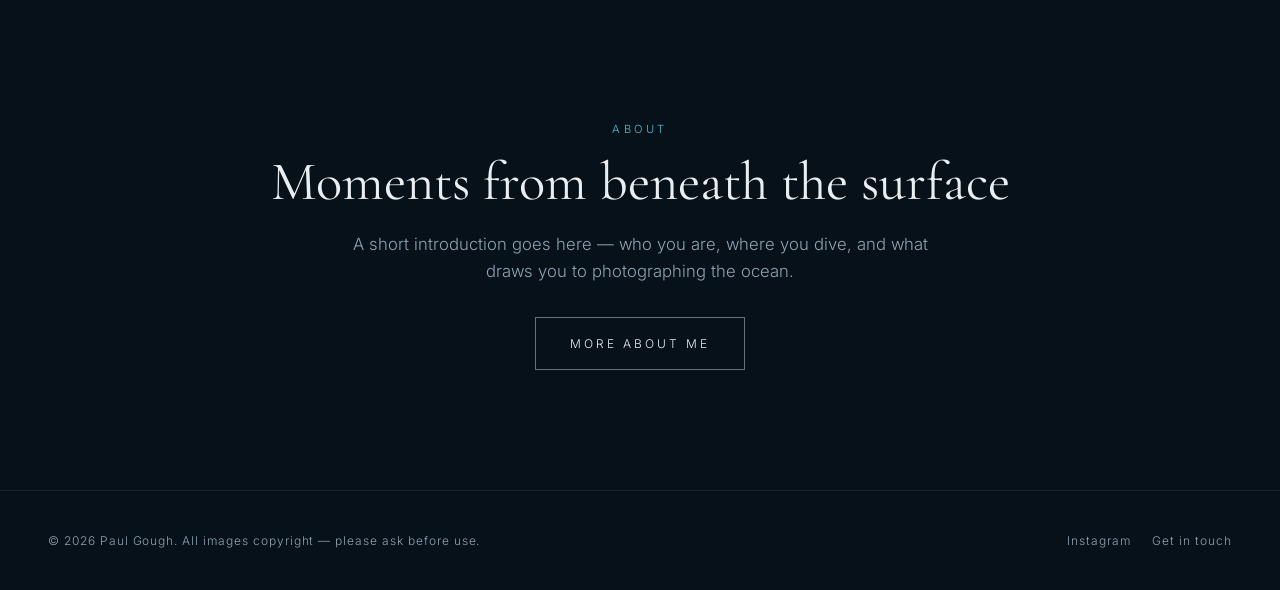
==== commit 7d077ced: "Add signed seahorse portrait to the Seahorse gallery Co-Authored-By: Claude Opus 5.5 <noreply@anthro" ====
--- a/index.html
+++ b/index.html
@@ -41,8 +41,8 @@
       <a href="about.html" class="btn btn-ghost">More about me</a>
     </div>
   </section>
-  <script src="js/meta.js?v=1"></script>
-  <script src="js/photos.js?v=14"></script>
+  <script src="js/meta.js?v=15"></script>
+  <script src="js/photos.js?v=15"></script>
   <script src="js/main.js?v=14"></script>
 </body>
 </html>
